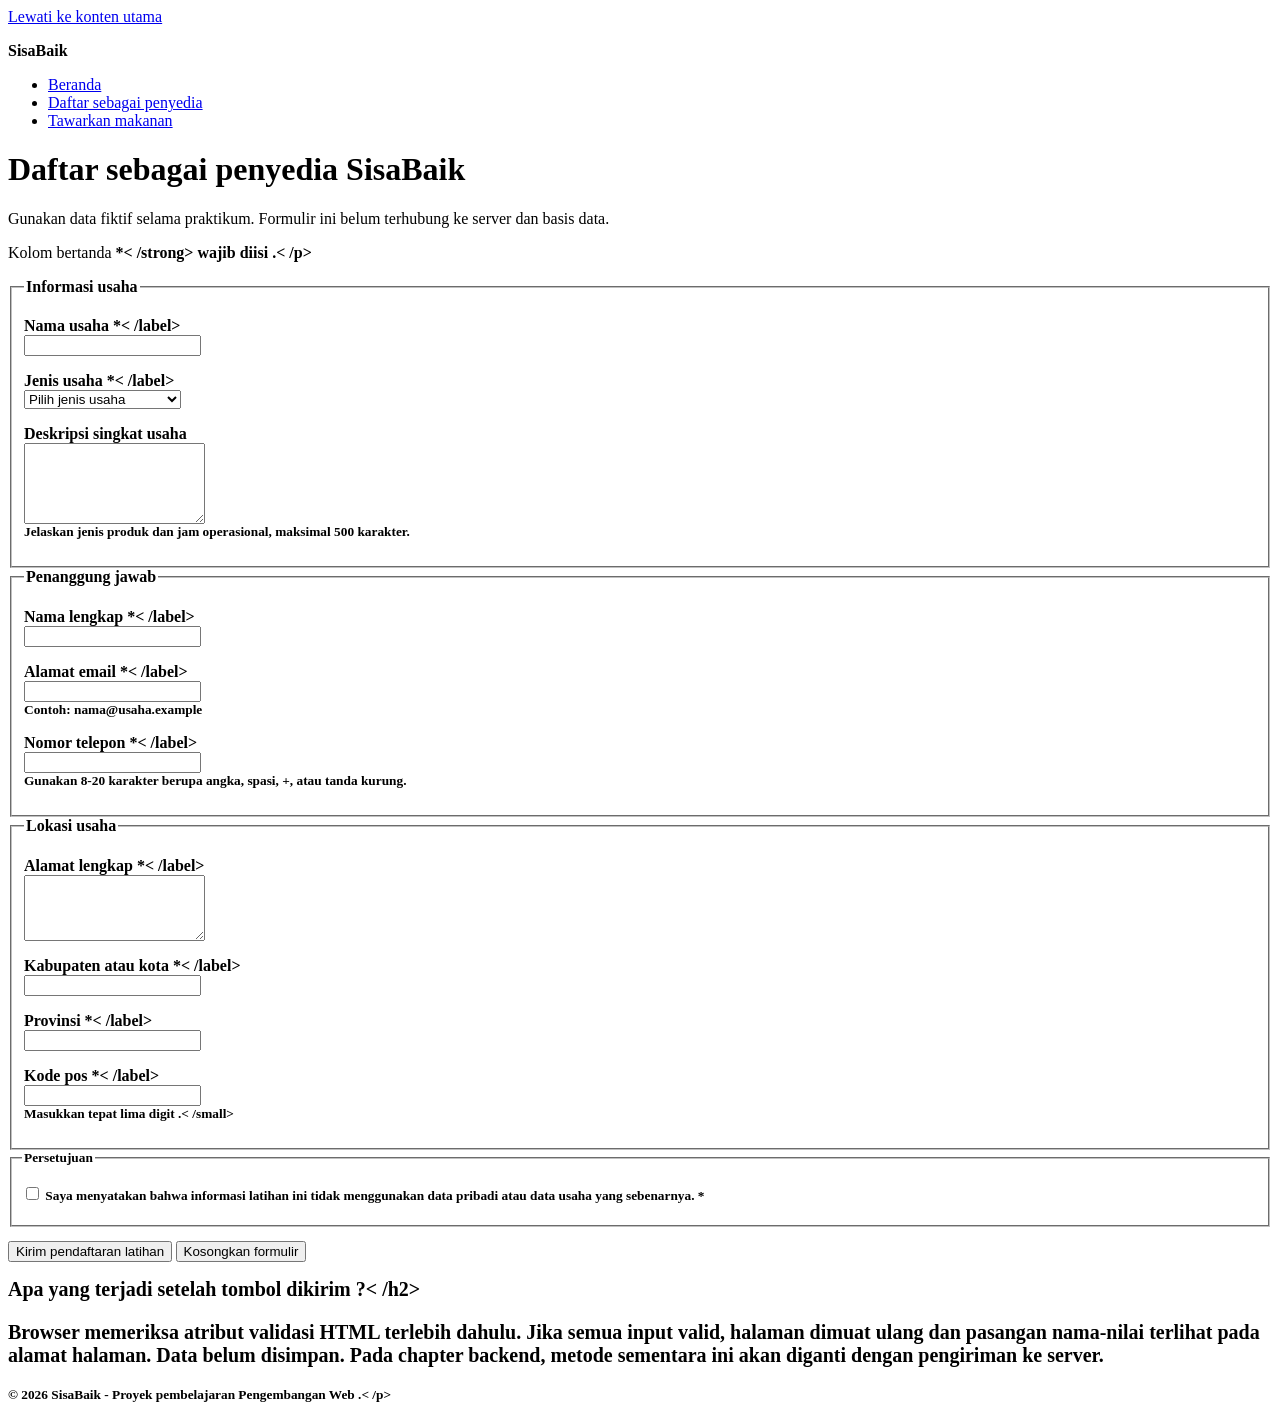
==== daftar-penyedia.html @ 30f959c7 "feat: add accessible provider registration form" ====
<! doctype html>
<html lang="id">
<head>
<meta charset="utf-8">
<meta name="viewport" content="width=device-width, initial-scale=1">
<meta
name="description"
content="Formulir prototipe untuk mendaftarkan usaha sebagai penyedia makanan di SisaBaik."
>
<title>Daftar Penyedia | SisaBaik</title>
</head>
<body>
<a href="#konten-utama">Lewati ke konten utama</a>

<header>
<p><strong>SisaBaik</strong></p>
<nav aria-label="Navigasi utama">
<ul>
<li><a href="index.html">Beranda</a></li>
<li>
<a href="daftar-penyedia.html" aria-current="page">
Daftar sebagai penyedia
</a>
</li>
<li><a href="tawarkan-makanan.html">Tawarkan makanan</a></li>
</ul>
</nav>
</header>

<main id="konten-utama" tabindex="-1">
<h1>Daftar sebagai penyedia SisaBaik</h1>
<p>
Gunakan data fiktif selama praktikum. Formulir ini belum terhubung ke

server dan basis data.
</p>
<p id="petunjuk-wajib">Kolom bertanda <strong> *< /strong> wajib diisi .< /p>

<form
action="daftar-penyedia.html"
method="get"
aria-describedby="petunjuk-wajib"
>

<fieldset>
<legend>Informasi usaha</legend>

<p>
<label for="nama-usaha">Nama usaha *< /label><br>
<input
type="text"
id="nama-usaha"
name="nama_usaha"
autocomplete="organization"
minlength="3"
maxlength="100"
required

</p>

<p>
<label for="jenis-usaha">Jenis usaha *< /label><br>
<select id="jenis-usaha" name="jenis_usaha" required>
<option value="">Pilih jenis usaha</option>
<option value="restoran">Restoran</option>
<option value="toko-roti">Toko roti</option>
<option value="katering">Katering</option>
<option value="ritel">Toko ritel</option>

>

<option value="hotel">Hotel atau penginapan</option>
<option value="lainnya">Lainnya</option>
</select>
</p>

<p>
<label for="deskripsi-usaha">Deskripsi singkat usaha</label><br>
<textarea
id="deskripsi-usaha"
name="deskripsi_usaha"
rows="5"
maxlength="500"
aria-describedby="bantuan-deskripsi"
></textarea><br>
<small id="bantuan-deskripsi">
Jelaskan jenis produk dan jam operasional, maksimal 500 karakter.
</small>
</p>
</fieldset>

<fieldset>
<legend>Penanggung jawab</legend>

<p>
<label for="nama-penanggung-jawab">Nama lengkap *< /label><br>
<input
type="text"
id="nama-penanggung-jawab"
name="nama_penanggung_jawab"
autocomplete="name"
minlength="3"
maxlength="100"
required

>
</p>

<p>
<label for="email">Alamat email *< /label><br>
<input
type="email"
id="email"
name="email"
autocomplete="email"
maxlength="254"
aria-describedby="bantuan-email"
required
><br>
<small id="bantuan-email">Contoh: nama@usaha.example</small>
</p>

<p>
<label for="telepon">Nomor telepon *< /label><br>
<input
type="tel"
id="telepon"
name="telepon"
autocomplete="tel"
inputmode="tel"
pattern="[0-9+() ]{8,20}"
aria-describedby="bantuan-telepon"
required
><br>
<small id="bantuan-telepon">
Gunakan 8-20 karakter berupa angka, spasi, +, atau tanda kurung.
</small>
</p>

</fieldset>

<fieldset>
<legend>Lokasi usaha</legend>

<p>
<label for="alamat">Alamat lengkap *< /label><br>
<textarea
id="alamat"
name="alamat"
rows="4"
autocomplete="street-address"
minlength="10"
maxlength="250"
required
></textarea>
</p>

<p>
<label for="kota">Kabupaten atau kota *< /label><br>
<input
type="text"
id="kota"
name="kota"
autocomplete="address-level2"
maxlength="100"
required

</p>

<p>
<label for="provinsi">Provinsi *< /label><br>
<input

type="text"
id="provinsi"
name="provinsi"
autocomplete="address-level1"
maxlength="100"
required
>
</p>

<p>
<label for="kode-pos">Kode pos *< /label><br>
<input
type="text"
id="kode-pos"
name="kode_pos"
autocomplete="postal-code"
inputmode="numeric"
pattern="[0-9]{5}"
aria-describedby="bantuan-kode-pos"
required
><br>
<small id="bantuan-kode-pos">Masukkan tepat lima digit .< /small>
</p>
</fieldset>

<fieldset>
<legend>Persetujuan</legend>
<p>
<input
type="checkbox"
id="persetujuan"
name="persetujuan"
value="setuju"

required
>
<label for="persetujuan">
Saya menyatakan bahwa informasi latihan ini tidak menggunakan
data pribadi atau data usaha yang sebenarnya. *
</label>
</p>
</fieldset>

<p>
<button type="submit">Kirim pendaftaran latihan</button>
<button type="reset">Kosongkan formulir</button>
</p>
</form>

<section aria-labelledby="catatan-prototipe">
<h2 id="catatan-prototipe">Apa yang terjadi setelah tombol dikirim ?< /h2>
<p>
Browser memeriksa atribut validasi HTML terlebih dahulu. Jika semua
input valid, halaman dimuat ulang dan pasangan nama-nilai terlihat
pada alamat halaman. Data belum disimpan. Pada chapter backend,
metode sementara ini akan diganti dengan pengiriman ke server.
</p>
</section>
</main>

<footer>
<p>&copy; 2026 SisaBaik - Proyek pembelajaran Pengembangan Web .< /p>
</footer>
</body>
</html>
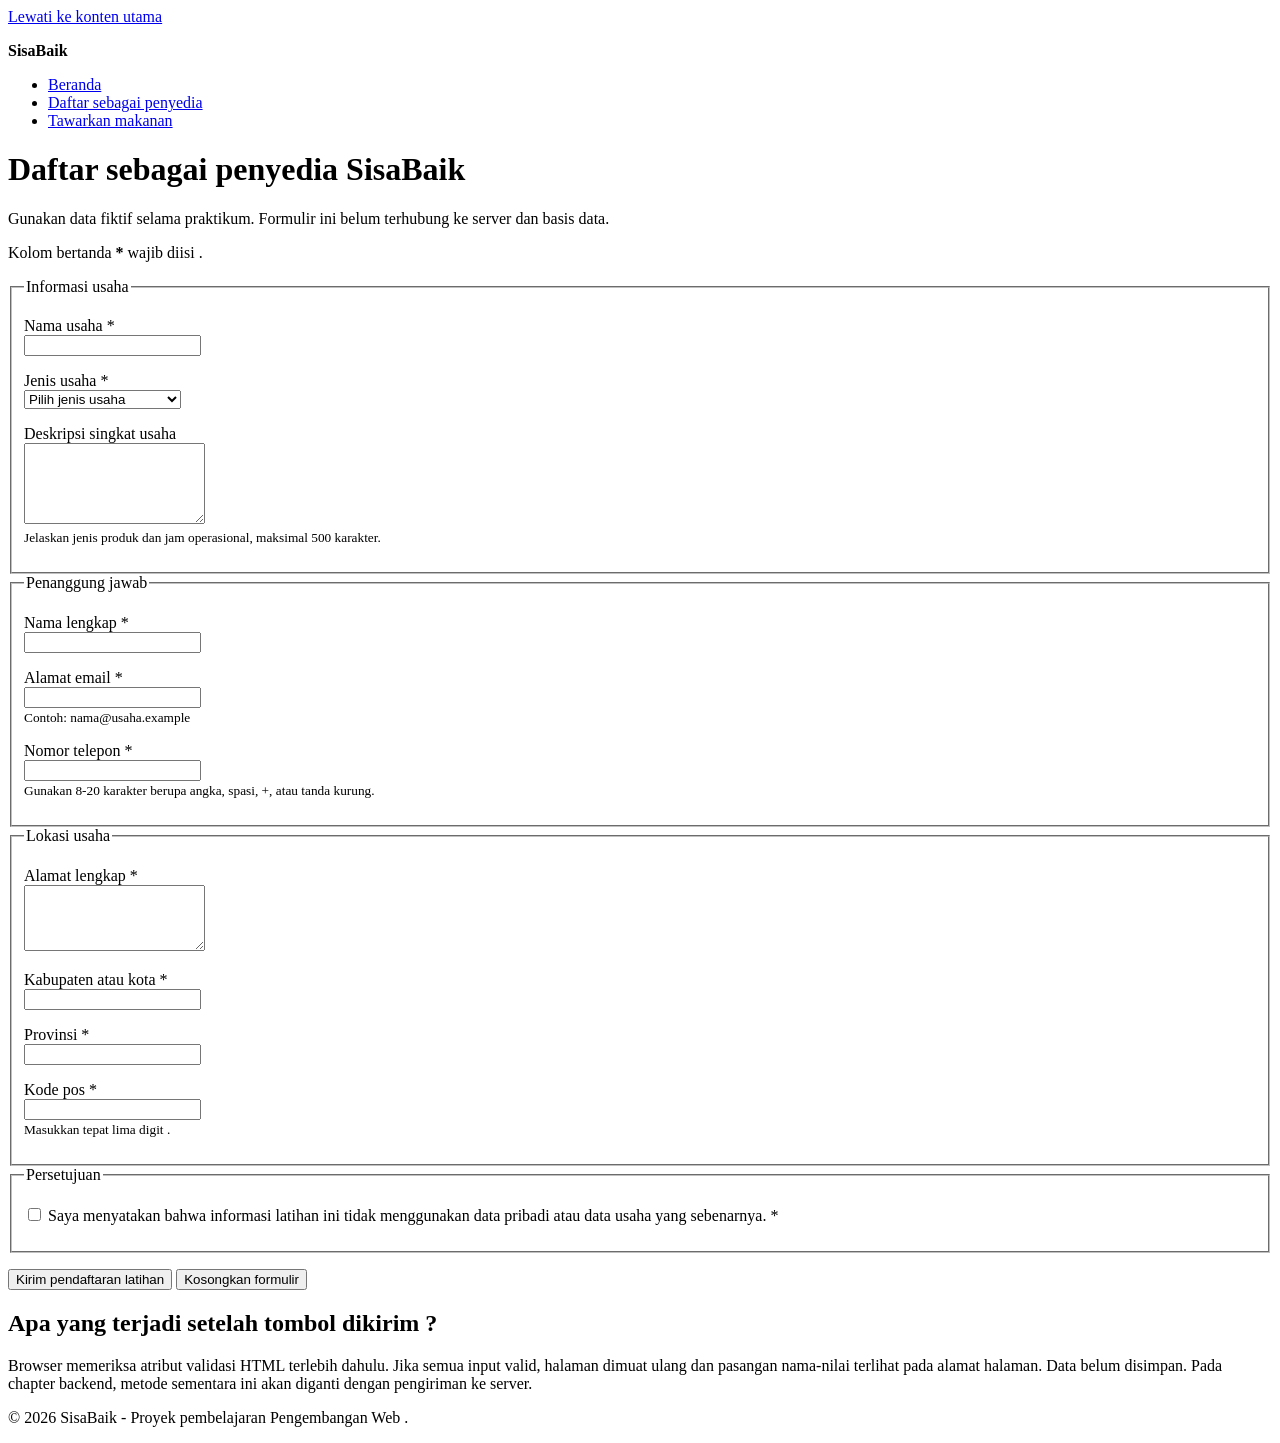
==== commit 0c51492c: "add daftar penyedia" ====
--- a/daftar-penyedia.html
+++ b/daftar-penyedia.html
@@ -1,4 +1,4 @@
-<! doctype html>
+<!doctype html>
 <html lang="id">
 <head>
 <meta charset="utf-8">
@@ -34,7 +34,7 @@
 
 server dan basis data.
 </p>
-<p id="petunjuk-wajib">Kolom bertanda <strong> *< /strong> wajib diisi .< /p>
+<p id="petunjuk-wajib">Kolom bertanda <strong> *</strong> wajib diisi .</p>
 
 <form
 action="daftar-penyedia.html"
@@ -46,7 +46,7 @@
 <legend>Informasi usaha</legend>
 
 <p>
-<label for="nama-usaha">Nama usaha *< /label><br>
+<label for="nama-usaha">Nama usaha *</label><br>
 <input
 type="text"
 id="nama-usaha"
@@ -55,11 +55,11 @@
 minlength="3"
 maxlength="100"
 required
-
-</p>
-
-<p>
-<label for="jenis-usaha">Jenis usaha *< /label><br>
+>
+</p>
+
+<p>
+<label for="jenis-usaha">Jenis usaha *</label><br>
 <select id="jenis-usaha" name="jenis_usaha" required>
 <option value="">Pilih jenis usaha</option>
 <option value="restoran">Restoran</option>
@@ -93,7 +93,7 @@
 <legend>Penanggung jawab</legend>
 
 <p>
-<label for="nama-penanggung-jawab">Nama lengkap *< /label><br>
+<label for="nama-penanggung-jawab">Nama lengkap *</label><br>
 <input
 type="text"
 id="nama-penanggung-jawab"
@@ -107,7 +107,7 @@
 </p>
 
 <p>
-<label for="email">Alamat email *< /label><br>
+<label for="email">Alamat email *</label><br>
 <input
 type="email"
 id="email"
@@ -121,7 +121,7 @@
 </p>
 
 <p>
-<label for="telepon">Nomor telepon *< /label><br>
+<label for="telepon">Nomor telepon *</label><br>
 <input
 type="tel"
 id="telepon"
@@ -143,7 +143,7 @@
 <legend>Lokasi usaha</legend>
 
 <p>
-<label for="alamat">Alamat lengkap *< /label><br>
+<label for="alamat">Alamat lengkap *</label><br>
 <textarea
 id="alamat"
 name="alamat"
@@ -156,7 +156,7 @@
 </p>
 
 <p>
-<label for="kota">Kabupaten atau kota *< /label><br>
+<label for="kota">Kabupaten atau kota *</label><br>
 <input
 type="text"
 id="kota"
@@ -164,11 +164,11 @@
 autocomplete="address-level2"
 maxlength="100"
 required
-
-</p>
-
-<p>
-<label for="provinsi">Provinsi *< /label><br>
+>
+</p>
+
+<p>
+<label for="provinsi">Provinsi *</label><br>
 <input
 
 type="text"
@@ -181,7 +181,7 @@
 </p>
 
 <p>
-<label for="kode-pos">Kode pos *< /label><br>
+<label for="kode-pos">Kode pos *</label><br>
 <input
 type="text"
 id="kode-pos"
@@ -192,7 +192,7 @@
 aria-describedby="bantuan-kode-pos"
 required
 ><br>
-<small id="bantuan-kode-pos">Masukkan tepat lima digit .< /small>
+<small id="bantuan-kode-pos">Masukkan tepat lima digit .</small>
 </p>
 </fieldset>
 
@@ -221,7 +221,7 @@
 </form>
 
 <section aria-labelledby="catatan-prototipe">
-<h2 id="catatan-prototipe">Apa yang terjadi setelah tombol dikirim ?< /h2>
+<h2 id="catatan-prototipe">Apa yang terjadi setelah tombol dikirim ?</h2>
 <p>
 Browser memeriksa atribut validasi HTML terlebih dahulu. Jika semua
 input valid, halaman dimuat ulang dan pasangan nama-nilai terlihat
@@ -232,7 +232,7 @@
 </main>
 
 <footer>
-<p>&copy; 2026 SisaBaik - Proyek pembelajaran Pengembangan Web .< /p>
+<p>&copy; 2026 SisaBaik - Proyek pembelajaran Pengembangan Web .</p>
 </footer>
 </body>
 </html>
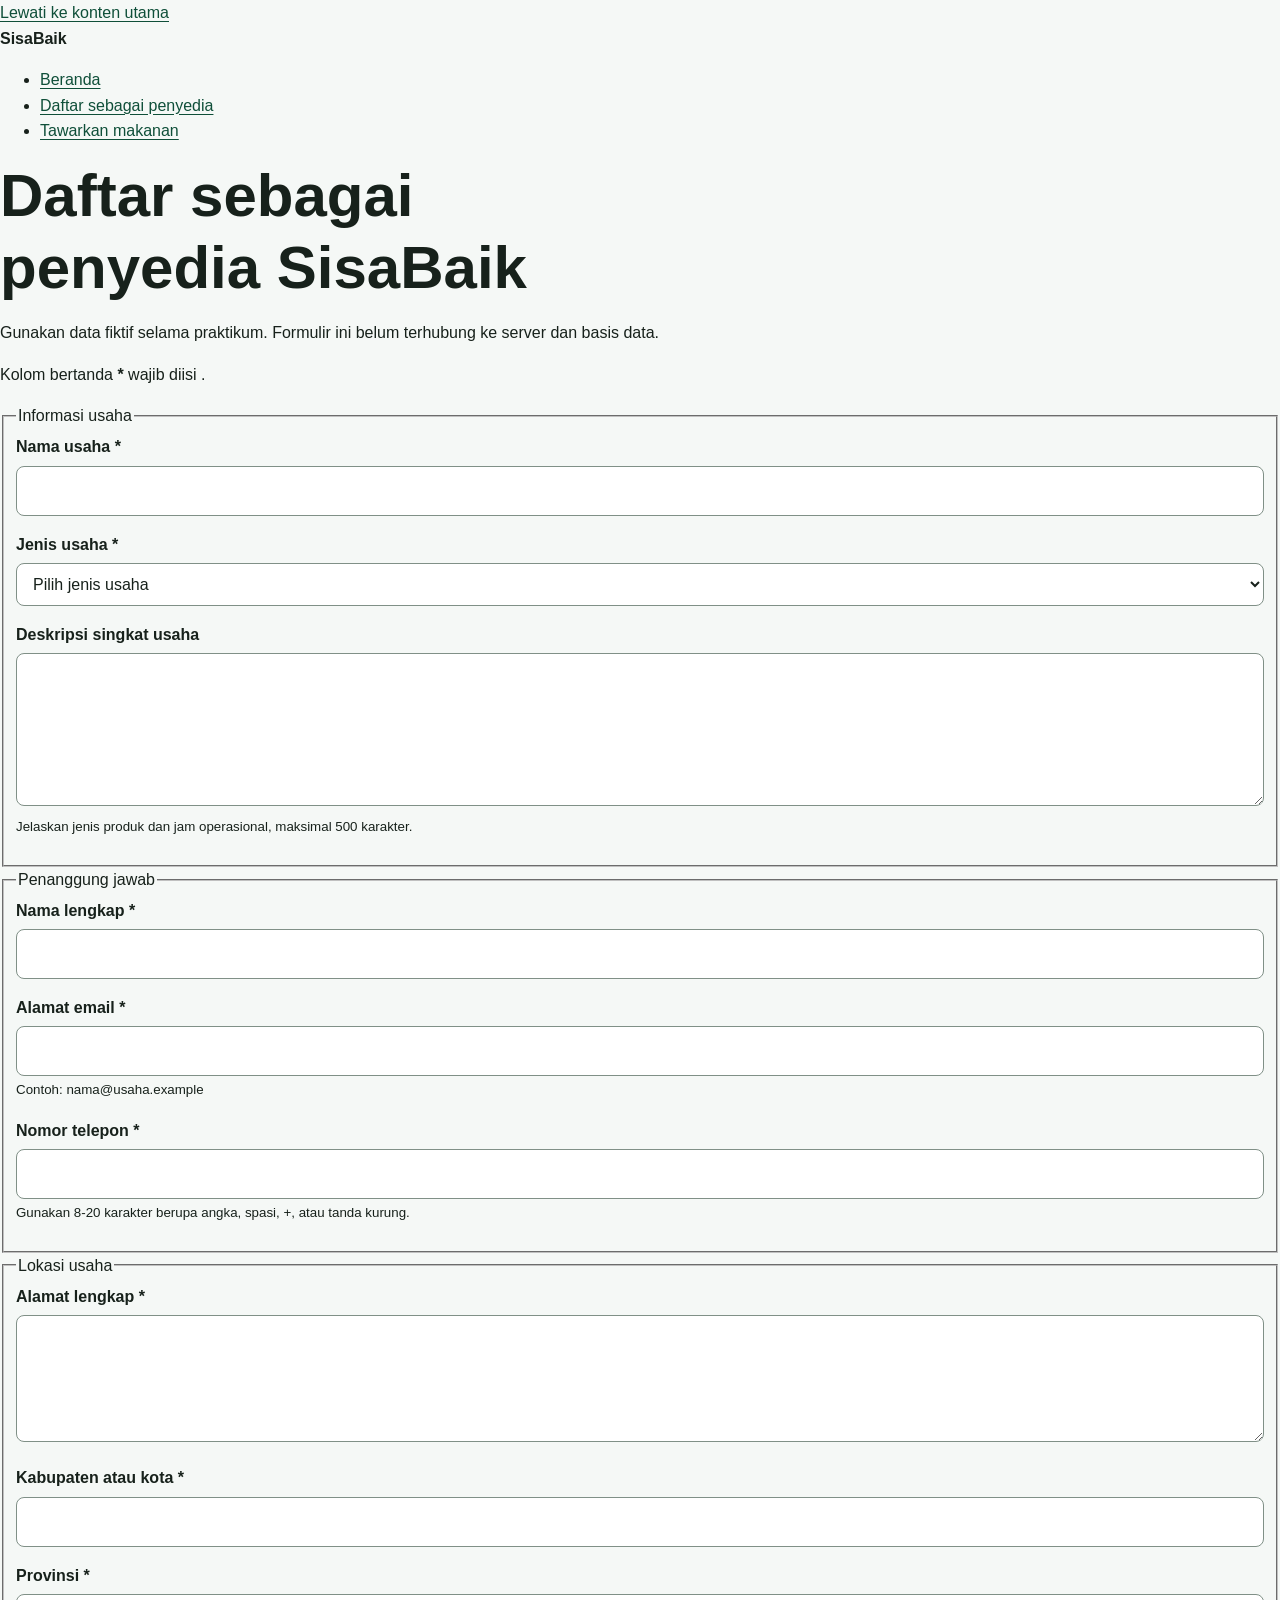
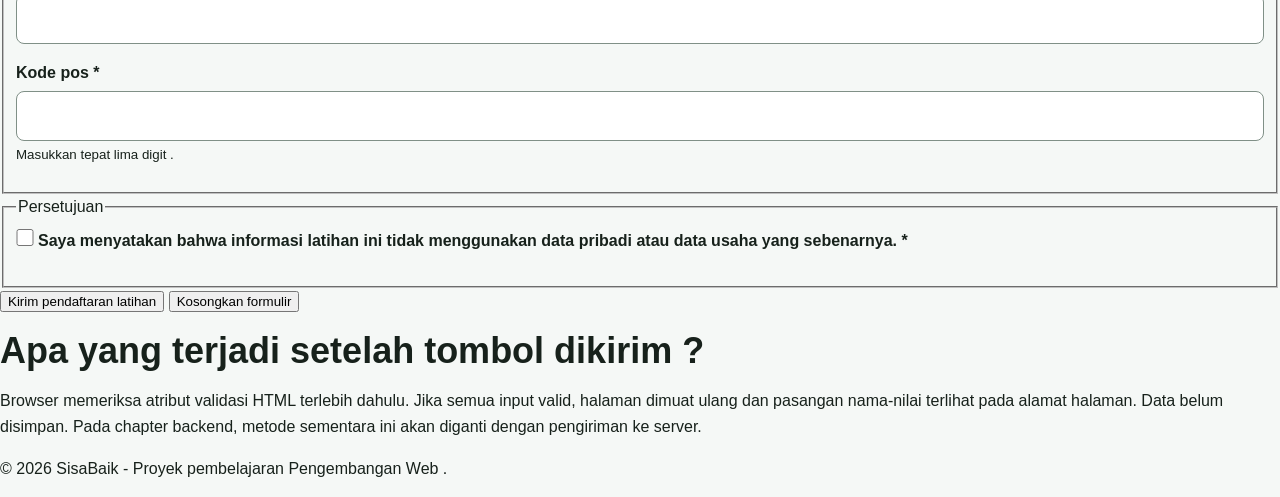
==== commit 9e7c9d65: "feat: add responsive SisaBaik visual system" ====
--- a/daftar-penyedia.html
+++ b/daftar-penyedia.html
@@ -8,6 +8,7 @@
 content="Formulir prototipe untuk mendaftarkan usaha sebagai penyedia makanan di SisaBaik."
 >
 <title>Daftar Penyedia | SisaBaik</title>
+<link rel="stylesheet" href="styles.css">
 </head>
 <body>
 <a href="#konten-utama">Lewati ke konten utama</a>
--- a/styles.css
+++ b/styles.css
@@ -0,0 +1,366 @@
+:root {
+ --color-primary: #176b4d;
+ --color-primary-dark: #0f4f39;
+ --color-primary-soft: #e8f5ef;
+ --color-accent: #f2b84b;
+ --color-text: #17211b;
+ --color-muted: #52615a;
+ --color-surface: #ffffff;
+ --color-background: #f5f8f6;
+ --color-border: #cbd8d1;
+ --color-danger: #a52a2a;
+ --shadow-card: 0 0.5rem 1.5rem rgb(23 33 27 / 10%);
+ --radius-small: 0.5rem;
+ --radius-medium: 0.9rem;
+ --radius-large: 1.4rem;
+ --content-width: 72rem;
+}
+*,
+*::before,
+*::after {
+ box-sizing: border-box;
+}
+html {
+ scroll-behavior: smooth;
+}
+body {
+ margin: 0;
+ background: var(--color-background);
+ color: var(--color-text);
+ font-family: Arial, Helvetica, sans-serif;
+ font-size: 1rem;
+ line-height: 1.6;
+}
+h1,
+h2,
+h3,
+p {
+ margin-block-start: 0;
+}
+h1,
+h2,
+h3 {
+ line-height: 1.2;
+}
+h1 {
+ max-width: 18ch;
+ margin-block-end: 1rem;
+ font-size: clamp(2rem, 7vw, 3.75rem);
+}
+h2 {
+ margin-block-end: 1rem;
+ font-size: clamp(1.5rem, 4vw, 2.25rem);
+}
+h3 {
+ margin-block-end: 0.6rem;
+ font-size: 1.2rem;
+}
+a {
+ color: var(--color-primary-dark);
+ text-underline-offset: 0.2em;
+}
+a:hover {
+text-decoration-thickness: 0.18em;
+}
+:focus-visible {
+ outline: 0.2rem solid var(--color-accent);
+ outline-offset: 0.2rem;
+}
+.skip-link {
+ position: absolute;
+ inset-block-start: 0.5rem;
+ inset-inline-start: 0.5rem;
+ z-index: 100;
+ padding: 0.7rem 1rem;
+ border-radius: var(--radius-small);
+ background: var(--color-text);
+ color: var(--color-surface);
+ transform: translateY(-180%);
+}
+.skip-link:focus {
+ transform: translateY(0);
+}
+.container {
+ width: min(100% - 2rem, var(--content-width));
+ margin-inline: auto;
+}
+.site-header {
+ background: var(--color-surface);
+ border-block-end: 0.0625rem solid var(--color-border);
+}
+.header-layout {
+ display: flex;
+ flex-direction: column;
+ gap: 0.75rem;
+ padding-block: 1rem;
+}
+.brand {
+ margin: 0;
+ color: var(--color-primary-dark);
+ font-size: 1.4rem;
+ font-weight: 700;
+}
+.nav-list {
+ display: flex;
+ flex-wrap: wrap;
+ gap: 0.5rem 1rem;
+ margin: 0;
+ padding: 0;
+ list-style: none;
+}
+.nav-list a {
+ display: inline-block;
+ padding-block: 0.35rem;
+ font-weight: 700;
+}
+.nav-list a[aria-current="page"] {
+ color: var(--color-primary);
+ text-decoration-thickness: 0.2em;
+}
+.hero {
+ padding-block: clamp(3rem, 10vw, 7rem);
+ background:
+ linear-gradient(135deg, rgb(232 245 239 / 95%), rgb(255 255 255 / 92%));
+}
+.hero-layout {
+ display: grid;
+ gap: 2rem;
+ align-items: center;
+}
+.eyebrow {
+ margin-block-end: 0.5rem;
+ color: var(--color-primary-dark);
+ font-weight: 700;
+ letter-spacing: 0.05em;
+ text-transform: uppercase;
+}
+.lead {
+ max-width: 62ch;
+ color: var(--color-muted);
+ font-size: 1.1rem;
+}
+.hero-panel {
+ padding: 1.5rem;
+ border: 0.0625rem solid var(--color-border);
+ border-radius: var(--radius-large);
+ background: var(--color-surface);
+ box-shadow: var(--shadow-card);
+}
+.hero-panel strong {
+ display: block;
+ color: var(--color-primary-dark);
+ font-size: 2rem;
+}
+.button-group,
+.form-actions {
+ display: flex;
+ flex-wrap: wrap;
+ gap: 0.75rem;
+ align-items: center;
+}
+.button {
+ display: inline-block;
+ padding: 0.75rem 1rem;
+ border: 0.125rem solid var(--color-primary);
+ border-radius: var(--radius-small);
+ background: var(--color-primary);
+ color: var(--color-surface);
+ font: inherit;
+ font-weight: 700;
+ line-height: 1.2;
+ text-decoration: none;
+ cursor: pointer;
+}
+.button:hover {
+ background: var(--color-primary-dark);
+ border-color: var(--color-primary-dark);
+}
+.button-secondary {
+ background: transparent;
+ color: var(--color-primary-dark);
+}
+.section {
+ padding-block: clamp(2.5rem, 7vw, 5rem);
+}
+.section-alt {
+ background: var(--color-surface);
+}
+.section-intro {
+ max-width: 65ch;
+ color: var(--color-muted);
+}
+.steps-grid,
+.benefit-grid,
+.offer-grid {
+ display: grid;
+ grid-template-columns: 1fr;
+ gap: 1rem;
+}
+.card {
+ padding: 1.25rem;
+ border: 0.0625rem solid var(--color-border);
+ border-radius: var(--radius-medium);
+ background: var(--color-surface);
+ box-shadow: var(--shadow-card);
+}
+.step-number {
+ display: inline-grid;
+ width: 2.25rem;
+ height: 2.25rem;
+ margin-block-end: 0.75rem;
+ place-items: center;
+ border-radius: 50%;
+ background: var(--color-primary-soft);
+ color: var(--color-primary-dark);
+ font-weight: 700;
+}
+.offer-card {
+ display: flex;
+ flex-direction: column;
+ overflow: hidden;
+ border: 0.0625rem solid var(--color-border);
+ border-radius: var(--radius-medium);
+ background: var(--color-surface);
+ box-shadow: var(--shadow-card);
+}
+.offer-card__visual {
+ min-height: 8rem;
+ background: linear-gradient(135deg, var(--color-primary), var(--color-primary-dark));
+}
+.offer-card__content {
+ display: flex;
+ flex: 1;
+ flex-direction: column;
+ padding: 1.25rem;
+}
+.offer-card__meta {
+ color: var(--color-muted);
+}
+.offer-card__price {
+ margin-block-start: auto;
+ font-size: 1.15rem;
+}
+.badge {
+ display: inline-block;
+ width: fit-content;
+ margin-block-end: 0.75rem;
+ padding: 0.25rem 0.6rem;
+ border-radius: 999px;
+ background: var(--color-primary-soft);
+ color: var(--color-primary-dark);
+ font-size: 0.85rem;
+ font-weight: 700;
+}
+.notice {
+ padding: 1rem;
+ border-inline-start: 0.3rem solid var(--color-primary);
+ border-radius: var(--radius-small);
+ background: var(--color-primary-soft);
+}
+.page-heading {
+ padding-block: clamp(2.5rem, 7vw, 5rem) 2rem;
+}
+.form-card {
+ max-width: 56rem;
+ margin-block-end: 3rem;
+ padding: clamp(1rem, 4vw, 2rem);
+ border: 0.0625rem solid var(--color-border);
+ border-radius: var(--radius-large);
+ background: var(--color-surface);
+ box-shadow: var(--shadow-card);
+}
+.form-section {
+ margin: 0 0 1.5rem;
+ padding: 1.25rem;
+ border: 0.0625rem solid var(--color-border);
+ border-radius: var(--radius-medium);
+}
+.form-section legend {
+ padding-inline: 0.4rem;
+ color: var(--color-primary-dark);
+ font-size: 1.1rem;
+ font-weight: 700;
+}
+label {
+ display: inline-block;
+ margin-block-end: 0.35rem;
+ font-weight: 700;
+}
+input,
+select,
+textarea {
+ width: 100%;
+ padding: 0.7rem 0.75rem;
+ border: 0.0625rem solid #809087;
+ border-radius: var(--radius-small);
+ background: var(--color-surface);
+ color: var(--color-text);
+ font: inherit;
+}
+textarea {
+ resize: vertical;
+}
+input:focus,
+select:focus,
+textarea:focus {
+ border-color: var(--color-primary-dark);
+}
+input[type="checkbox"],
+input[type="radio"] {
+ width: 1.1rem;
+ height: 1.1rem;
+ margin: 0.2rem 0 0;
+ accent-color: var(--color-primary);
+}
+.required-note {
+ color: var(--color-muted);
+}
+.site-footer {
+ padding-block: 2rem;
+ background: var(--color-primary-dark);
+ color: var(--color-surface);
+}
+.site-footer a {
+ color: var(--color-surface);
+}
+.footer-layout {
+ display: flex;
+ flex-direction: column;
+ gap: 0.5rem;
+}
+.footer-layout p,
+.footer-layout address {
+ margin: 0;
+}
+@media (min-width: 48rem) {
+ .header-layout {
+ flex-direction: row;
+ justify-content: space-between;
+align-items: center;
+ }
+ .hero-layout {
+ grid-template-columns: minmax(0, 1.5fr) minmax(15rem, 0.7fr);
+ }
+ .steps-grid,
+ .benefit-grid {
+ grid-template-columns: repeat(3, minmax(0, 1fr));
+ }
+ .offer-grid {
+ grid-template-columns: repeat(2, minmax(0, 1fr));
+ }
+ .footer-layout {
+ flex-direction: row;
+ justify-content: space-between;
+ align-items: center;
+ }
+}
+@media (min-width: 68rem) {
+ .offer-grid {
+ grid-template-columns: repeat(3, minmax(0, 1fr));
+ }
+}
+@media (prefers-reduced-motion: reduce) {
+ html {
+ scroll-behavior: auto;
+ }
+}
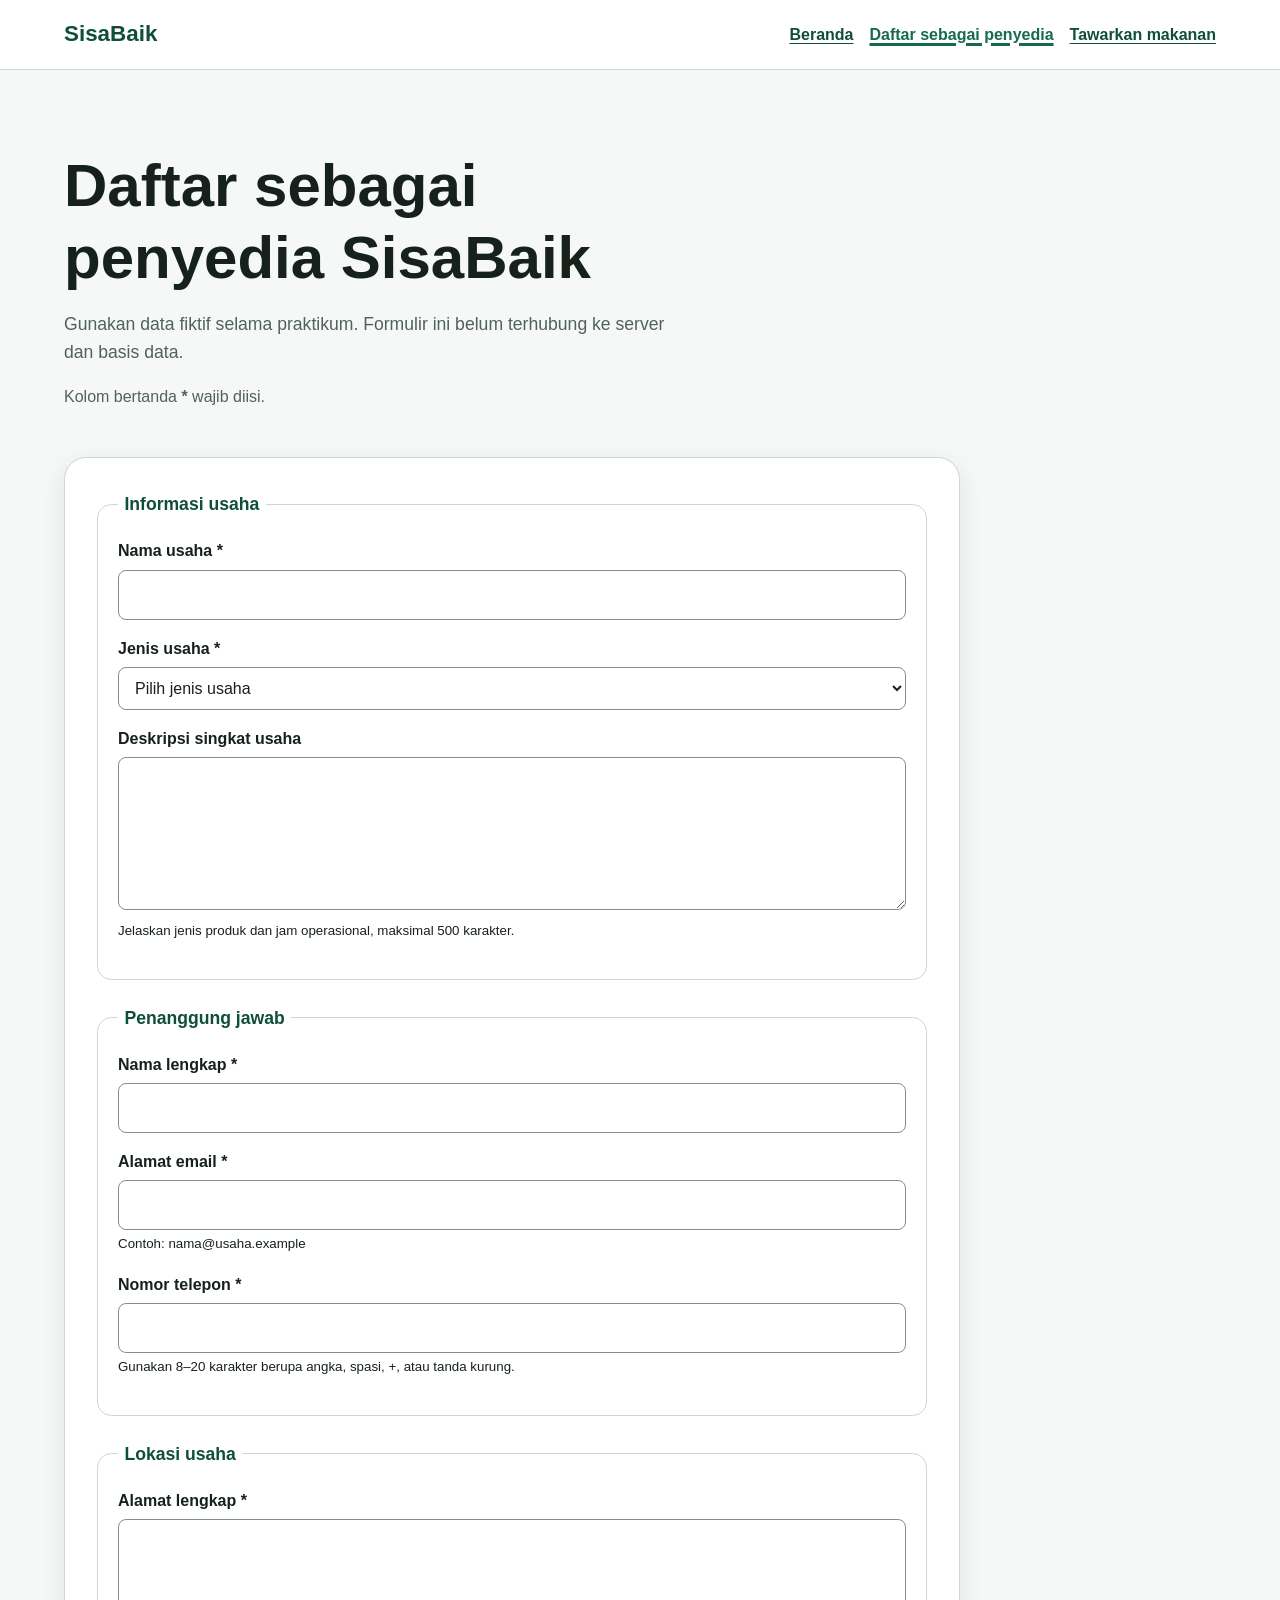
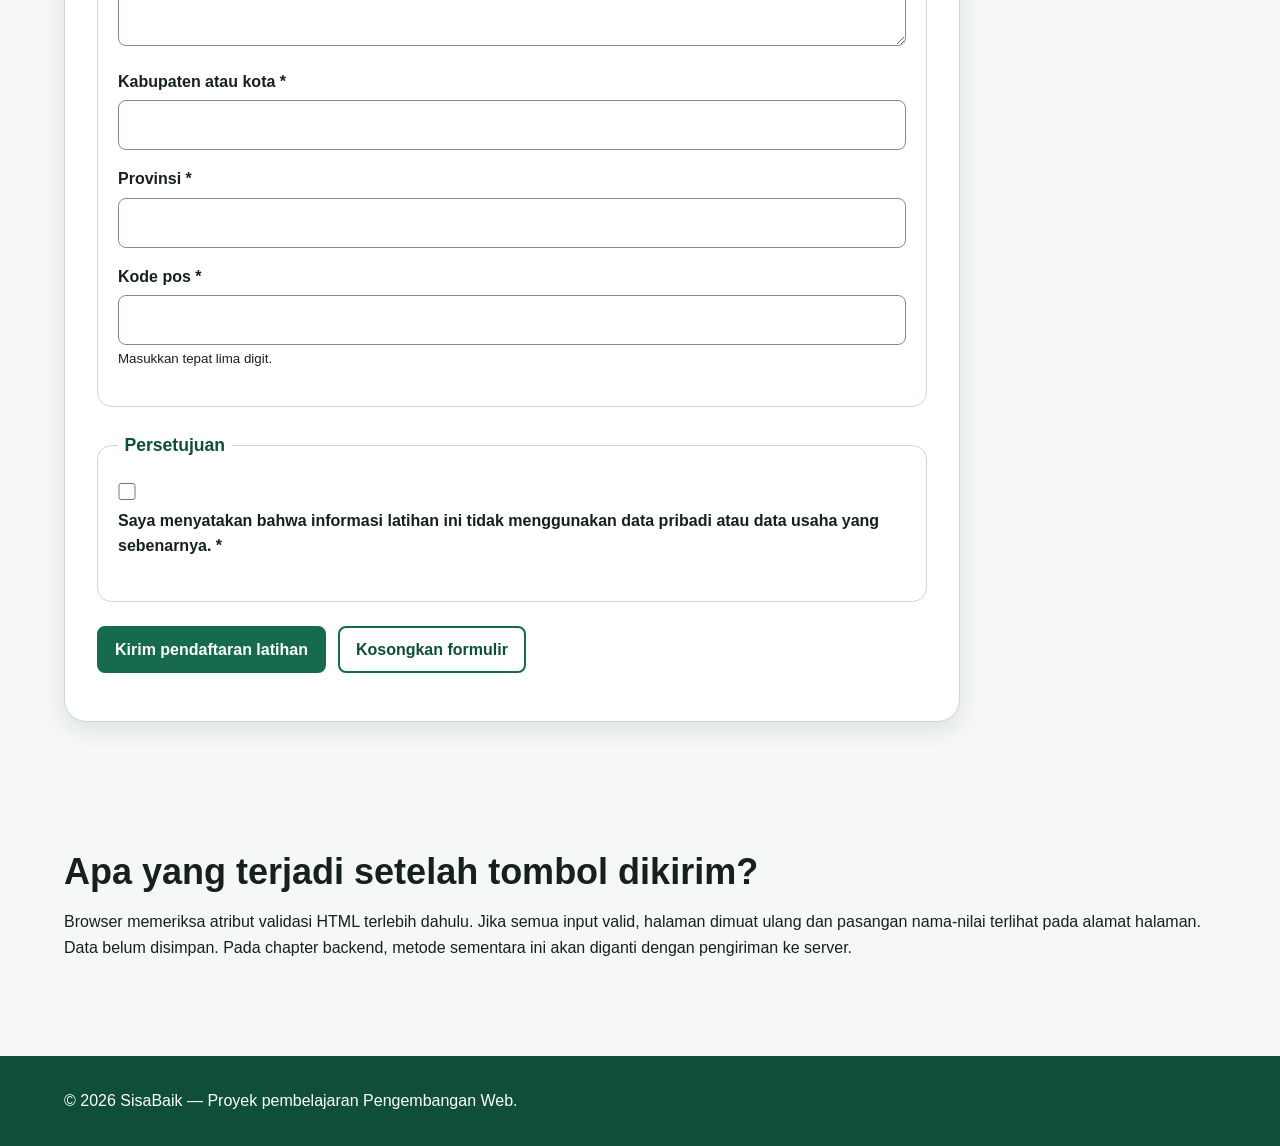
==== commit bdfeaa04: "style: apply responsive layout to SisaBaik pages" ====
--- a/daftar-penyedia.html
+++ b/daftar-penyedia.html
@@ -1,239 +1,218 @@
 <!doctype html>
 <html lang="id">
-<head>
-<meta charset="utf-8">
-<meta name="viewport" content="width=device-width, initial-scale=1">
-<meta
-name="description"
-content="Formulir prototipe untuk mendaftarkan usaha sebagai penyedia makanan di SisaBaik."
->
-<title>Daftar Penyedia | SisaBaik</title>
-<link rel="stylesheet" href="styles.css">
-</head>
-<body>
-<a href="#konten-utama">Lewati ke konten utama</a>
-
-<header>
-<p><strong>SisaBaik</strong></p>
-<nav aria-label="Navigasi utama">
-<ul>
-<li><a href="index.html">Beranda</a></li>
-<li>
-<a href="daftar-penyedia.html" aria-current="page">
-Daftar sebagai penyedia
-</a>
-</li>
-<li><a href="tawarkan-makanan.html">Tawarkan makanan</a></li>
-</ul>
-</nav>
-</header>
-
-<main id="konten-utama" tabindex="-1">
-<h1>Daftar sebagai penyedia SisaBaik</h1>
+ <head>
+ <meta charset="utf-8">
+ <meta name="viewport" content="width=device-width, initial-scale=1">
+ <meta
+ name="description"
+ content="Formulir prototipe untuk mendaftarkan usaha sebagai penyedia makanan di SisaBaik."
+ >
+ <title>Daftar Penyedia | SisaBaik</title>
+ <link rel="stylesheet" href="styles.css">
+ </head>
+ <body>
+ <a class="skip-link" href="#konten-utama">Lewati ke konten utama</a>
+ <header class="site-header">
+ <div class="container header-layout">
+ <p class="brand">SisaBaik</p>
+ <nav aria-label="Navigasi utama">
+ <ul class="nav-list">
+ <li><a href="index.html">Beranda</a></li>
+ <li>
+ <a href="daftar-penyedia.html" aria-current="page">
+ Daftar sebagai penyedia
+ </a>
+ </li>
+ <li><a href="tawarkan-makanan.html">Tawarkan makanan</a></li>
+ </ul>
+ </nav>
+ </div>
+ </header>
+ <main class="container" id="konten-utama" tabindex="-1">
+ <div class="page-heading">
+ <h1>Daftar sebagai penyedia SisaBaik</h1>
+ <p class="lead">
+Gunakan data fiktif selama praktikum. Formulir ini belum terhubung ke
+ server dan basis data.
+ </p>
+ <p class="required-note" id="petunjuk-wajib">Kolom bertanda <strong>*</strong> wajib diisi.</p>
+ </div>
+ <form
+ class="form-card"
+ action="daftar-penyedia.html"
+ method="get"
+ aria-describedby="petunjuk-wajib"
+ >
+ <fieldset class="form-section">
+ <legend>Informasi usaha</legend>
+ <p>
+ <label for="nama-usaha">Nama usaha *</label><br>
+ <input
+ type="text"
+ id="nama-usaha"
+ name="nama_usaha"
+ autocomplete="organization"
+ minlength="3"
+ maxlength="100"
+ required
+ >
+ </p>
+ <p>
+ <label for="jenis-usaha">Jenis usaha *</label><br>
+ <select id="jenis-usaha" name="jenis_usaha" required>
+ <option value="">Pilih jenis usaha</option>
+ <option value="restoran">Restoran</option>
+ <option value="toko-roti">Toko roti</option>
+ <option value="katering">Katering</option>
+ <option value="ritel">Toko ritel</option>
+<option value="hotel">Hotel atau penginapan</option>
+ <option value="lainnya">Lainnya</option>
+ </select>
+ </p>
+ <p>
+ <label for="deskripsi-usaha">Deskripsi singkat usaha</label><br>
+ <textarea
+ id="deskripsi-usaha"
+ name="deskripsi_usaha"
+ rows="5"
+ maxlength="500"
+ aria-describedby="bantuan-deskripsi"
+ ></textarea><br>
+ <small id="bantuan-deskripsi">
+ Jelaskan jenis produk dan jam operasional, maksimal 500 karakter.
+ </small>
+ </p>
+ </fieldset>
+ <fieldset class="form-section">
+ <legend>Penanggung jawab</legend>
+ <p>
+ <label for="nama-penanggung-jawab">Nama lengkap *</label><br>
+ <input
+ type="text"
+ id="nama-penanggung-jawab"
+ name="nama_penanggung_jawab"
+ autocomplete="name"
+ minlength="3"
+ maxlength="100"
+ required
+ >
+ </p>
 <p>
-Gunakan data fiktif selama praktikum. Formulir ini belum terhubung ke
-
-server dan basis data.
+ <label for="email">Alamat email *</label><br>
+ <input
+ type="email"
+ id="email"
+ name="email"
+ autocomplete="email"
+ maxlength="254"
+ aria-describedby="bantuan-email"
+ required
+ ><br>
+ <small id="bantuan-email">Contoh: nama@usaha.example</small>
+ </p>
+ <p>
+ <label for="telepon">Nomor telepon *</label><br>
+ <input
+ type="tel"
+ id="telepon"
+ name="telepon"
+ autocomplete="tel"
+ inputmode="tel"
+ pattern="[0-9+() ]{8,20}"
+ aria-describedby="bantuan-telepon"
+ required
+ ><br>
+ <small id="bantuan-telepon">
+ Gunakan 8–20 karakter berupa angka, spasi, +, atau tanda kurung.
+ </small>
+ </p>
+ </fieldset>
+ <fieldset class="form-section">
+ <legend>Lokasi usaha</legend>
+ <p>
+<label for="alamat">Alamat lengkap *</label><br>
+ <textarea
+ id="alamat"
+ name="alamat"
+ rows="4"
+ autocomplete="street-address"
+ minlength="10"
+ maxlength="250"
+ required
+ ></textarea>
+ </p>
+ <p>
+ <label for="kota">Kabupaten atau kota *</label><br>
+ <input
+ type="text"
+ id="kota"
+ name="kota"
+ autocomplete="address-level2"
+ maxlength="100"
+ required
+ >
+ </p>
+ <p>
+ <label for="provinsi">Provinsi *</label><br>
+ <input
+ type="text"
+ id="provinsi"
+ name="provinsi"
+ autocomplete="address-level1"
+ maxlength="100"
+ required
+ >
+ </p>
+<p>
+ <label for="kode-pos">Kode pos *</label><br>
+ <input
+ type="text"
+ id="kode-pos"
+ name="kode_pos"
+ autocomplete="postal-code"
+ inputmode="numeric"
+ pattern="[0-9]{5}"
+ aria-describedby="bantuan-kode-pos"
+ required
+ ><br>
+ <small id="bantuan-kode-pos">Masukkan tepat lima digit.</small>
+ </p>
+ </fieldset>
+ <fieldset class="form-section">
+ <legend>Persetujuan</legend>
+ <p>
+ <input
+ type="checkbox"
+ id="persetujuan"
+ name="persetujuan"
+ value="setuju"
+ required
+ >
+ <label for="persetujuan">
+ Saya menyatakan bahwa informasi latihan ini tidak menggunakan
+ data pribadi atau data usaha yang sebenarnya. *
+ </label>
+ </p>
+ </fieldset>
+ <p class="form-actions">
+ <button class="button" type="submit">Kirim pendaftaran latihan</button>
+ <button class="button button-secondary" type="reset">Kosongkan formulir</button>
 </p>
-<p id="petunjuk-wajib">Kolom bertanda <strong> *</strong> wajib diisi .</p>
-
-<form
-action="daftar-penyedia.html"
-method="get"
-aria-describedby="petunjuk-wajib"
->
-
-<fieldset>
-<legend>Informasi usaha</legend>
-
-<p>
-<label for="nama-usaha">Nama usaha *</label><br>
-<input
-type="text"
-id="nama-usaha"
-name="nama_usaha"
-autocomplete="organization"
-minlength="3"
-maxlength="100"
-required
->
-</p>
-
-<p>
-<label for="jenis-usaha">Jenis usaha *</label><br>
-<select id="jenis-usaha" name="jenis_usaha" required>
-<option value="">Pilih jenis usaha</option>
-<option value="restoran">Restoran</option>
-<option value="toko-roti">Toko roti</option>
-<option value="katering">Katering</option>
-<option value="ritel">Toko ritel</option>
-
->
-
-<option value="hotel">Hotel atau penginapan</option>
-<option value="lainnya">Lainnya</option>
-</select>
-</p>
-
-<p>
-<label for="deskripsi-usaha">Deskripsi singkat usaha</label><br>
-<textarea
-id="deskripsi-usaha"
-name="deskripsi_usaha"
-rows="5"
-maxlength="500"
-aria-describedby="bantuan-deskripsi"
-></textarea><br>
-<small id="bantuan-deskripsi">
-Jelaskan jenis produk dan jam operasional, maksimal 500 karakter.
-</small>
-</p>
-</fieldset>
-
-<fieldset>
-<legend>Penanggung jawab</legend>
-
-<p>
-<label for="nama-penanggung-jawab">Nama lengkap *</label><br>
-<input
-type="text"
-id="nama-penanggung-jawab"
-name="nama_penanggung_jawab"
-autocomplete="name"
-minlength="3"
-maxlength="100"
-required
-
->
-</p>
-
-<p>
-<label for="email">Alamat email *</label><br>
-<input
-type="email"
-id="email"
-name="email"
-autocomplete="email"
-maxlength="254"
-aria-describedby="bantuan-email"
-required
-><br>
-<small id="bantuan-email">Contoh: nama@usaha.example</small>
-</p>
-
-<p>
-<label for="telepon">Nomor telepon *</label><br>
-<input
-type="tel"
-id="telepon"
-name="telepon"
-autocomplete="tel"
-inputmode="tel"
-pattern="[0-9+() ]{8,20}"
-aria-describedby="bantuan-telepon"
-required
-><br>
-<small id="bantuan-telepon">
-Gunakan 8-20 karakter berupa angka, spasi, +, atau tanda kurung.
-</small>
-</p>
-
-</fieldset>
-
-<fieldset>
-<legend>Lokasi usaha</legend>
-
-<p>
-<label for="alamat">Alamat lengkap *</label><br>
-<textarea
-id="alamat"
-name="alamat"
-rows="4"
-autocomplete="street-address"
-minlength="10"
-maxlength="250"
-required
-></textarea>
-</p>
-
-<p>
-<label for="kota">Kabupaten atau kota *</label><br>
-<input
-type="text"
-id="kota"
-name="kota"
-autocomplete="address-level2"
-maxlength="100"
-required
->
-</p>
-
-<p>
-<label for="provinsi">Provinsi *</label><br>
-<input
-
-type="text"
-id="provinsi"
-name="provinsi"
-autocomplete="address-level1"
-maxlength="100"
-required
->
-</p>
-
-<p>
-<label for="kode-pos">Kode pos *</label><br>
-<input
-type="text"
-id="kode-pos"
-name="kode_pos"
-autocomplete="postal-code"
-inputmode="numeric"
-pattern="[0-9]{5}"
-aria-describedby="bantuan-kode-pos"
-required
-><br>
-<small id="bantuan-kode-pos">Masukkan tepat lima digit .</small>
-</p>
-</fieldset>
-
-<fieldset>
-<legend>Persetujuan</legend>
-<p>
-<input
-type="checkbox"
-id="persetujuan"
-name="persetujuan"
-value="setuju"
-
-required
->
-<label for="persetujuan">
-Saya menyatakan bahwa informasi latihan ini tidak menggunakan
-data pribadi atau data usaha yang sebenarnya. *
-</label>
-</p>
-</fieldset>
-
-<p>
-<button type="submit">Kirim pendaftaran latihan</button>
-<button type="reset">Kosongkan formulir</button>
-</p>
-</form>
-
-<section aria-labelledby="catatan-prototipe">
-<h2 id="catatan-prototipe">Apa yang terjadi setelah tombol dikirim ?</h2>
-<p>
-Browser memeriksa atribut validasi HTML terlebih dahulu. Jika semua
-input valid, halaman dimuat ulang dan pasangan nama-nilai terlihat
-pada alamat halaman. Data belum disimpan. Pada chapter backend,
-metode sementara ini akan diganti dengan pengiriman ke server.
-</p>
-</section>
-</main>
-
-<footer>
-<p>&copy; 2026 SisaBaik - Proyek pembelajaran Pengembangan Web .</p>
-</footer>
-</body>
+ </form>
+ <section class="section" aria-labelledby="catatan-prototipe">
+ <h2 id="catatan-prototipe">Apa yang terjadi setelah tombol dikirim?</h2>
+ <p>
+ Browser memeriksa atribut validasi HTML terlebih dahulu. Jika semua
+ input valid, halaman dimuat ulang dan pasangan nama-nilai terlihat
+ pada alamat halaman. Data belum disimpan. Pada chapter backend,
+ metode sementara ini akan diganti dengan pengiriman ke server.
+ </p>
+ </section>
+ </main>
+ <footer class="site-footer">
+ <div class="container footer-layout">
+ <p>&copy; 2026 SisaBaik — Proyek pembelajaran Pengembangan Web.</p>
+ </div>
+ </footer>
+ </body>
 </html>
